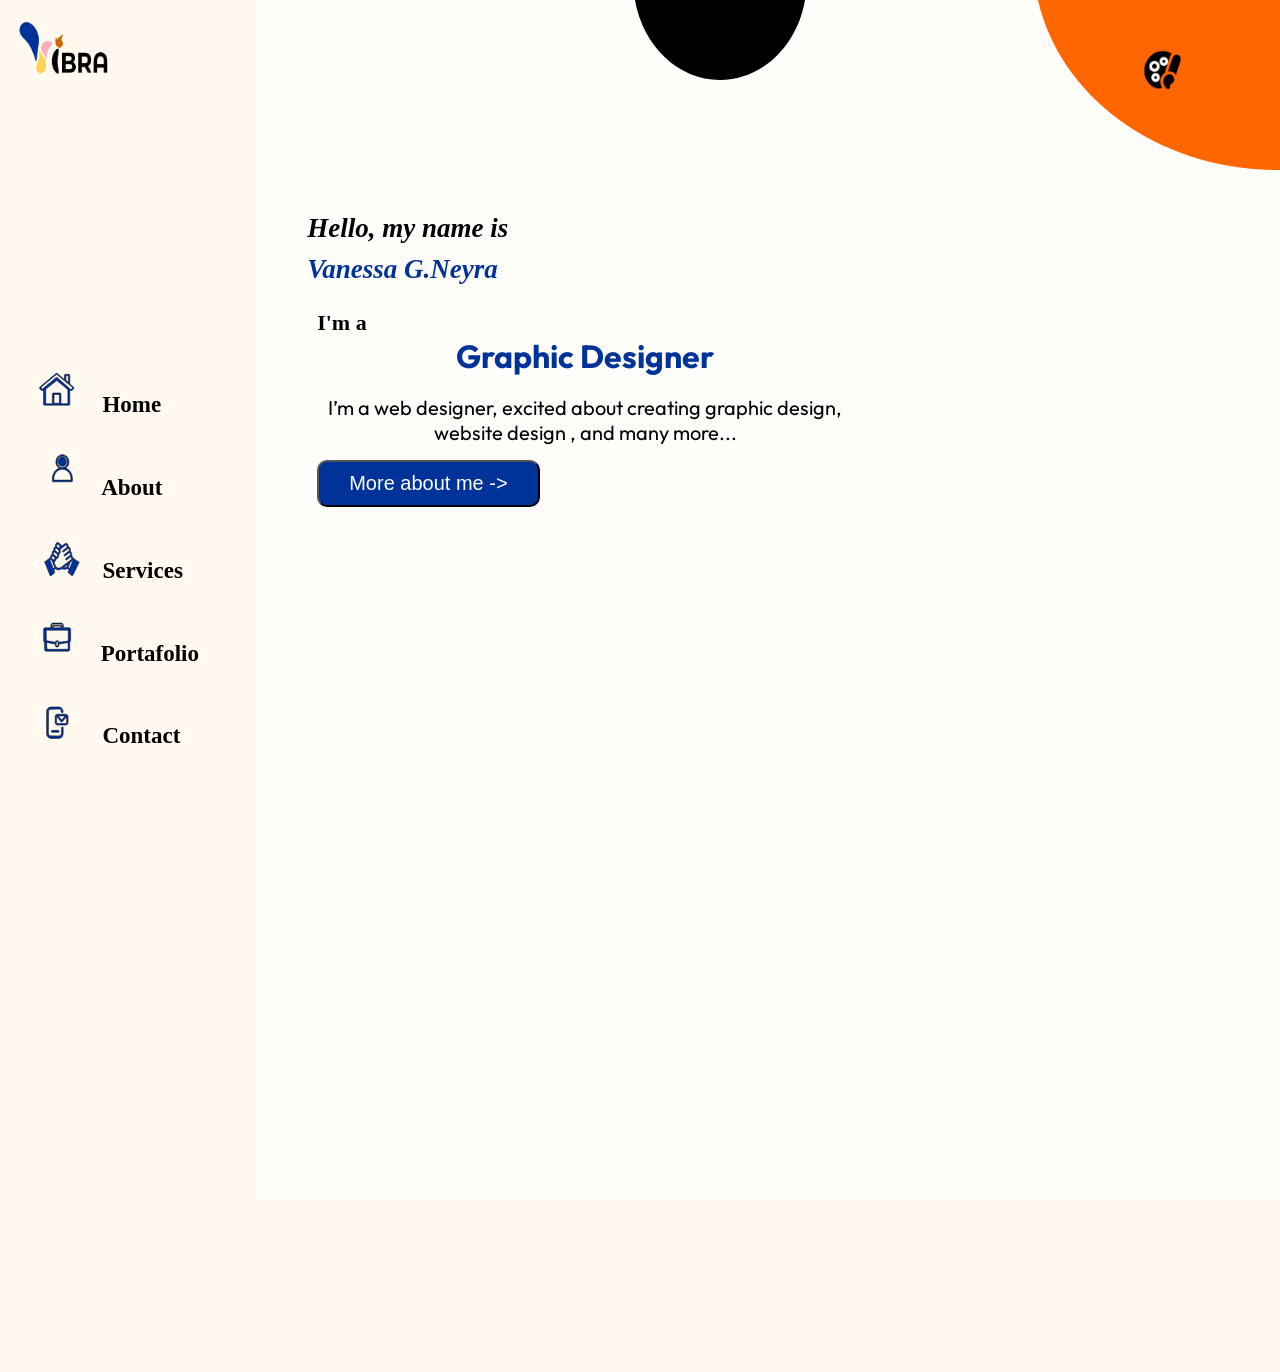
==== about.html @ 56eead55 "class to change the href of the mainpage" ====
<!DOCTYPE html>
<html lang="en">
<head>
    <meta charset="UTF-8">
    <meta name="viewport" content="width=device-width, initial-scale=1.0">
    <title>Document</title>
    <meta name="description" content=" hjemmesider,websites, logo, video, social media campaigner and content creator">
    <!--cormorant font-family-->
    <link href="https://fonts.googleapis.com/css2?family=Anton&family=Cormorant:ital,wght@0,300..700;1,300..700&family=Dancing+Script:wght@400..700&family=Delius&family=Fraunces:ital,opsz,wght@0,9..144,100..900;1,9..144,100..900&family=Montserrat+Alternates:ital,wght@0,100;0,200;0,300;0,400;0,500;0,600;0,700;0,800;0,900;1,100;1,200;1,300;1,400;1,500;1,600;1,700;1,800;1,900&family=Montserrat:ital,wght@0,100..900;1,100..900&family=Orbitron:wght@400..900&family=Outfit:wght@100..900&family=Playfair+Display:ital,wght@0,400..900;1,400..900&display=swap" rel="stylesheet">
    <script type="module" src="JS/module.js"></script>
   
     <link rel="stylesheet" href="CSS/style.css"> 
</head>
<body >
<header id="header"> 
    <div class="logo_section">
<img src="IMG/vibra_logo@4x.png" alt="" class="logo">
</div>

<nav class="navbar">
  
  
  <!-- Botón del menú hamburguesa -->
  <button class="burger-menu" id="burger-btn" aria-label="Abrir menú">
    <span class="bar"></span>
    <span class="bar"></span>
    <span class="bar"></span>
  </button>
  
  <!-- Enlaces de navegación -->
  <ul class="nav-links" id="nav-links">
    <li  class="li_nav"><img src="IMG/SVG/home.svg"  class="Links_icons" aria-label="home"  ><a href="#" id="home"> Home</a></li>
    <li class="li_nav" ><img src="IMG/SVG/about_me.svg"  class="Links_icons" aria-label="about_me"  ><a href="#" id="about"> About</a></li>
    <li class="li_nav" ><img src="IMG/SVG/services.svg"  class="Links_icons" aria-label="services"  ><a href="#" id="services">   Services</a></li>
    <li  class="li_nav" ><img src="IMG/SVG/portafolio.svg"  class="Links_icons" aria-label="portafolio"  > <a href="#" id="portafolio">  Portafolio</a></li>
    <li class="li_nav" ><img src="IMG/SVG/contact.svg"  class="Links_icons" aria-label="contact us"  ><a href="#" id="contact">  Contact</a></li>
  </ul>   
</nav>

</header>



<!--   here you have the other section, apart from header-->


<div id="container">
    <img src="IMG/SVG/forms/half_black_circle.svg" alt="" class="black_circle">
     <img src="IMG/SVG/forms/orange_circle.svg" alt="" class="orange_circle">

    <section id="container_color">
        <img src="IMG/Artboard 1@4x.png" alt="" class="logo_color">
    </section>




    <section class="indhold">

    </section>
</div>



</body>

</html>
---- CSS/style.css ----
@charset "UTF-8";
* {
  box-sizing: border-box;
  margin: 0;
  padding: 0;
}

body {
  background-color: #FFF9F0;
  display: grid;
  grid-template-columns: 1fr;
  grid-template-rows: 1fr;
  grid-template-areas: "header" "content";
}
body header {
  grid-area: header;
  width: 100%;
}
body header .logo_section {
  margin-top: 15px;
  margin-left: 15px;
}
body header .logo_section .logo {
  position: fixed;
  width: auto;
  height: 50px;
}
body header .navbar {
  min-height: 85px;
}
body header .navbar .nav-links {
  display: flex;
  flex-direction: column;
  margin-left: 20px;
}
body header .navbar .nav-links .li_nav {
  list-style: none;
}
body header .navbar .nav-links .li_nav a {
  color: black;
  text-decoration: none;
  justify-items: start;
  font-family: "Cormorant-Infant";
  font-size: 23px;
  font-weight: 600;
}
body header .navbar .nav-links .li_nav .Links_icons {
  width: auto;
  height: 50px;
  margin-top: 15%;
  margin-right: 10px;
}
body header .navbar .burger-menu {
  display: none;
  flex-direction: column;
  gap: 5px;
  background: none;
  border: none;
  cursor: pointer;
  padding-right: 10px;
  padding-top: 2.5%;
}
body header .navbar .burger-menu .bar {
  width: 25px;
  height: 3px;
  background-color: rgb(65, 65, 68);
  transition: all 0.3s ease;
}
body #container {
  background-color: #FFFDFA;
  grid-area: content;
  position: relative;
}
body #container .black_circle {
  width: auto;
  height: 30px;
  position: absolute;
  left: 37%;
}
body #container .orange_circle {
  width: auto;
  height: 75px;
  position: absolute;
  right: 0%;
}
body #container #container_color {
  position: relative; /* Contenedor de referencia para la lista absoluta */
  display: block; /* Asegura que tome el flujo correcto en tu layout */
}
body #container #container_color .logo_color {
  width: auto;
  height: 40px;
  margin-left: 80%;
  margin-top: 50px;
  cursor: pointer;
  display: block; /* Evita espacios extra debajo de las imágenes */
}
body #container #container_color .color-menu-list {
  display: none; /* Oculto por defecto */
  position: absolute;
  top: 65px; /* Ajusta la altura relativa sumando margin-top + alto de la imagen */
  left: 85%; /* Se alinea horizontalmente con el inicio de la imagen */
  list-style: none;
  padding: 6px;
  margin: 0;
  flex-direction: column;
  gap: 8px;
  z-index: 1000; /* Se posiciona por encima del resto del contenido */
}
body #container #container_color .color-menu-list.active {
  display: flex;
}
body #container #container_color .color-btn {
  width: 22px;
  height: 22px;
  border-radius: 50%;
  border: 1px solid #ccc;
  cursor: pointer;
  transition: transform 0.2s ease;
}
body #container #container_color .color-btn:hover {
  transform: scale(1.15);
}
body #container .indhold {
  display: flex;
  flex-direction: column;
}
body #container .indhold .text2 .description {
  font-size: 18px;
  font-family: "outfit";
  text-align: center;
  margin-left: 5px;
  margin-right: 5px;
}
body #container .indhold .text {
  margin-left: 5%;
  margin-top: 4%;
  font-family: "outfit";
}
body #container .indhold .text .hello, body #container .indhold .text .name {
  font-family: "Cormorant-Upright";
  font-style: italic;
  font-size: 27px;
  margin-bottom: 10px;
}
body #container .indhold .text .name, body #container .indhold .text .uddannelse {
  color: #003399;
}
body #container .indhold .text .introduction {
  margin-top: 25px;
  font-weight: 500;
  font-size: 22px;
  font-family: "Cormorant-Upright";
  margin-left: 10px;
}
body #container .indhold .text .description {
  font-size: 20px;
  text-align: center;
  font-family: "outfit";
}
body #container .indhold .text .uddannelse {
  font-size: 32px;
  font-style: normal;
  margin-bottom: 19px;
  text-align: center;
}
body #container .indhold .text .bttn-about {
  background-color: #003399;
  color: white;
  text-align: center;
  padding: 10px 30px 10px 30px;
  border-radius: 10px;
  font-size: 20px;
  margin-top: 15px;
  margin-left: 10px;
  margin-right: 10px;
}
body #container .indhold .profile_picture #profile_photo {
  width: auto;
  height: 280px;
  margin-top: 20px;
}

/* media Queries */
@media (max-width: 1023px) {
  body header .burger-menu {
    display: flex !important;
    justify-self: end;
    position: fixed;
    margin: 10PX;
    top: 15px;
    right: 15px;
    z-index: 1000; /* Aseguramos que se mantenga en la capa superior */
    margin: 0;
  }
  body header .nav-links {
    display: none !important; /* Ocultamos la lista nativa de escritorio */
  }
  /* REGLA CRÍTICA: Declarar de forma externa para romper problemas de especificidad */
  #dynamic-burger-menu {
    display: flex !important;
    flex-direction: column;
    list-style: none;
    gap: 1.5rem;
    position: fixed !important;
    top: 55px; /* Colocado estratégicamente debajo del botón burger */
    right: 15px;
    z-index: 999; /* Justo debajo del botón en el eje Z */
    background-color: #FFF9F0 !important; /* Fondo blanco para ver el contenido claramente */
    padding: 20px;
    border-radius: 8px;
    box-shadow: 0px 8px 16px rgba(0, 0, 0, 0.3);
    min-width: 150px;
  }
  #dynamic-burger-menu li {
    display: block;
    width: 100%;
  }
  #dynamic-burger-menu a {
    color: #0a0a0a !important; /* Forzamos el color rojo oscuro de tus enlaces */
    text-decoration: none;
    font-weight: bold;
    display: block;
  }
  #container {
    margin-top: 15px;
  }
  #container .profile_picture {
    text-align: center;
  }
  #container .text2 {
    display: block;
    text-align: center;
  }
  #container .text2 .bttn-about {
    background-color: #003399;
    color: white;
    text-align: center;
    padding: 10px 30px 10px 30px;
    border-radius: 10px;
    font-size: 20px;
    margin-top: 15px;
  }
}
@media (min-width: 1024px) {
  body {
    grid-template-columns: 1fr 4fr;
    grid-template-rows: 1200px;
    grid-template-areas: "header content";
  }
  body header .nav-links {
    display: flex !important;
    position: fixed;
    padding-top: 25%;
  }
  body header .nav-links a {
    font-size: 30px;
  }
  body header #dynamic-burger-menu {
    display: none !important; /* Destruye visibilidad si pasamos a escritorio */
  }
  body header .logo_section {
    margin-top: 15px;
    margin-left: 17px;
  }
  body header .logo_section .logo {
    width: auto;
    height: 70px;
  }
  body #container #container_color .logo_color {
    margin-left: 85%;
    margin-top: 50px;
  }
  body #container .indhold {
    display: flex;
    flex-direction: row;
    flex-wrap: nowrap;
    justify-items: center;
    align-content: center;
    height: 100%;
    margin-top: 8%;
  }
  body #container .indhold .profile_picture {
    flex-basis: 60%;
  }
  body #container .indhold .profile_picture #profile_photo {
    width: auto;
    height: 500px;
    margin-top: 20px;
    margin-left: 25px;
    margin-right: 18px;
  }
  body #container .black_circle {
    width: auto;
    height: 80px;
  }
  body #container .orange_circle {
    width: auto;
    height: 170px;
  }
}/*# sourceMappingURL=style.css.map */
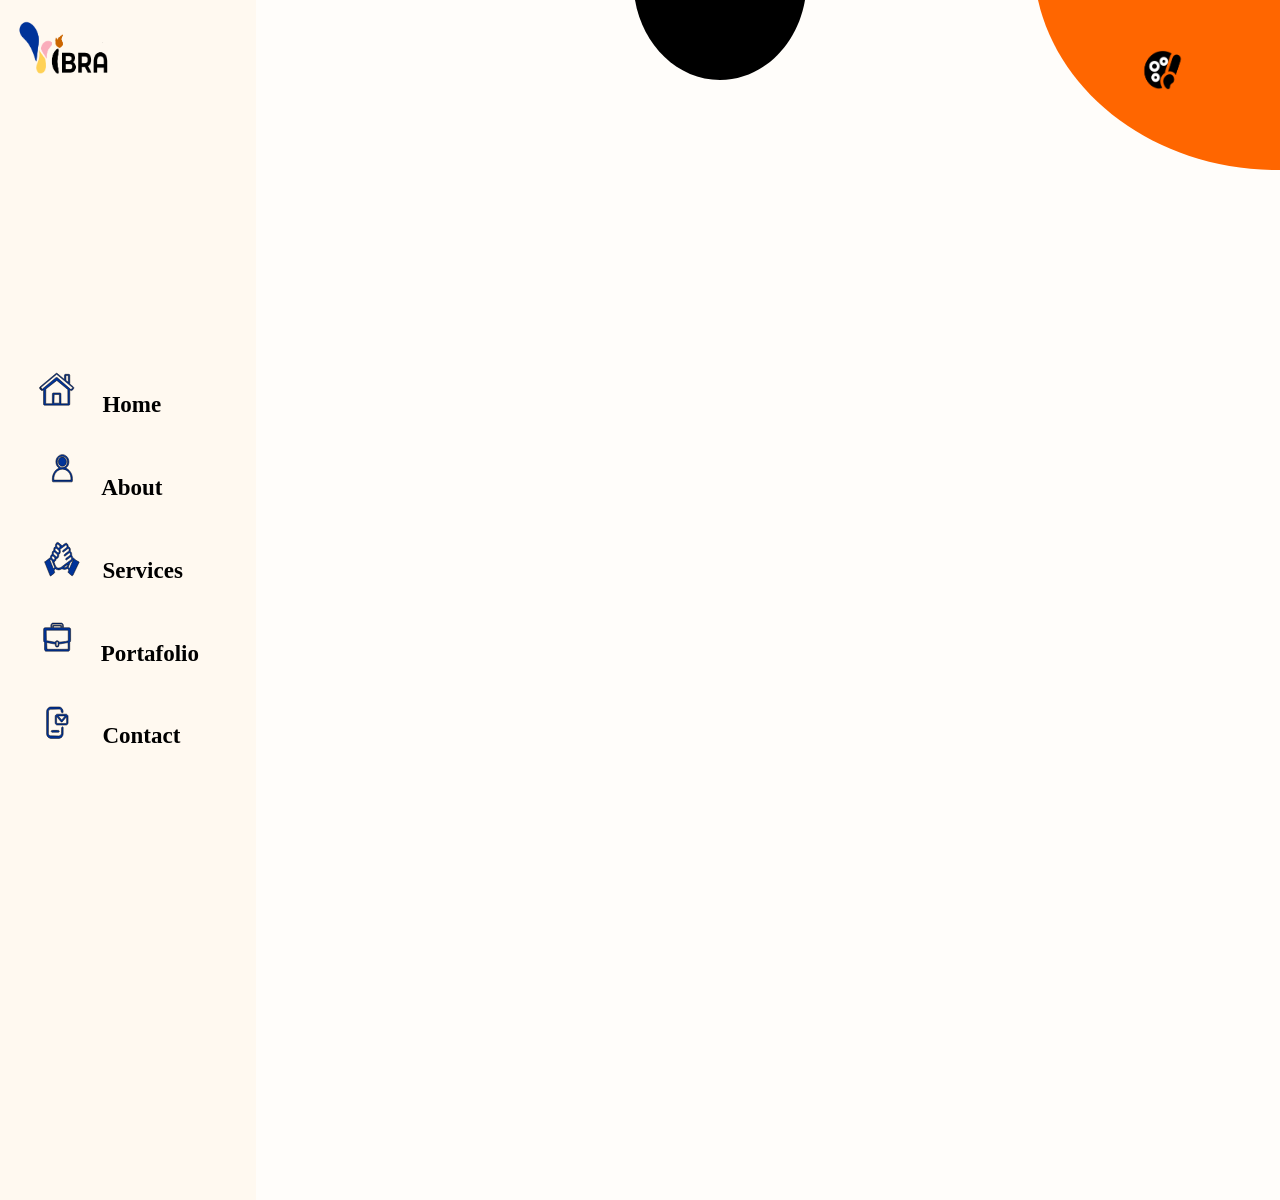
==== commit fd8b6af4: "new html pages for the desktop Version" ====
--- a/about.html
+++ b/about.html
@@ -7,7 +7,7 @@
     <meta name="description" content=" hjemmesider,websites, logo, video, social media campaigner and content creator">
     <!--cormorant font-family-->
     <link href="https://fonts.googleapis.com/css2?family=Anton&family=Cormorant:ital,wght@0,300..700;1,300..700&family=Dancing+Script:wght@400..700&family=Delius&family=Fraunces:ital,opsz,wght@0,9..144,100..900;1,9..144,100..900&family=Montserrat+Alternates:ital,wght@0,100;0,200;0,300;0,400;0,500;0,600;0,700;0,800;0,900;1,100;1,200;1,300;1,400;1,500;1,600;1,700;1,800;1,900&family=Montserrat:ital,wght@0,100..900;1,100..900&family=Orbitron:wght@400..900&family=Outfit:wght@100..900&family=Playfair+Display:ital,wght@0,400..900;1,400..900&display=swap" rel="stylesheet">
-    <script type="module" src="JS/module.js"></script>
+    <script type="module" src="JS/Module.js"></script>
    
      <link rel="stylesheet" href="CSS/style.css"> 
 </head>
@@ -55,8 +55,7 @@
 
 
 
-    <section class="indhold">
-
+  <section class="indhold_about">
     </section>
 </div>
 
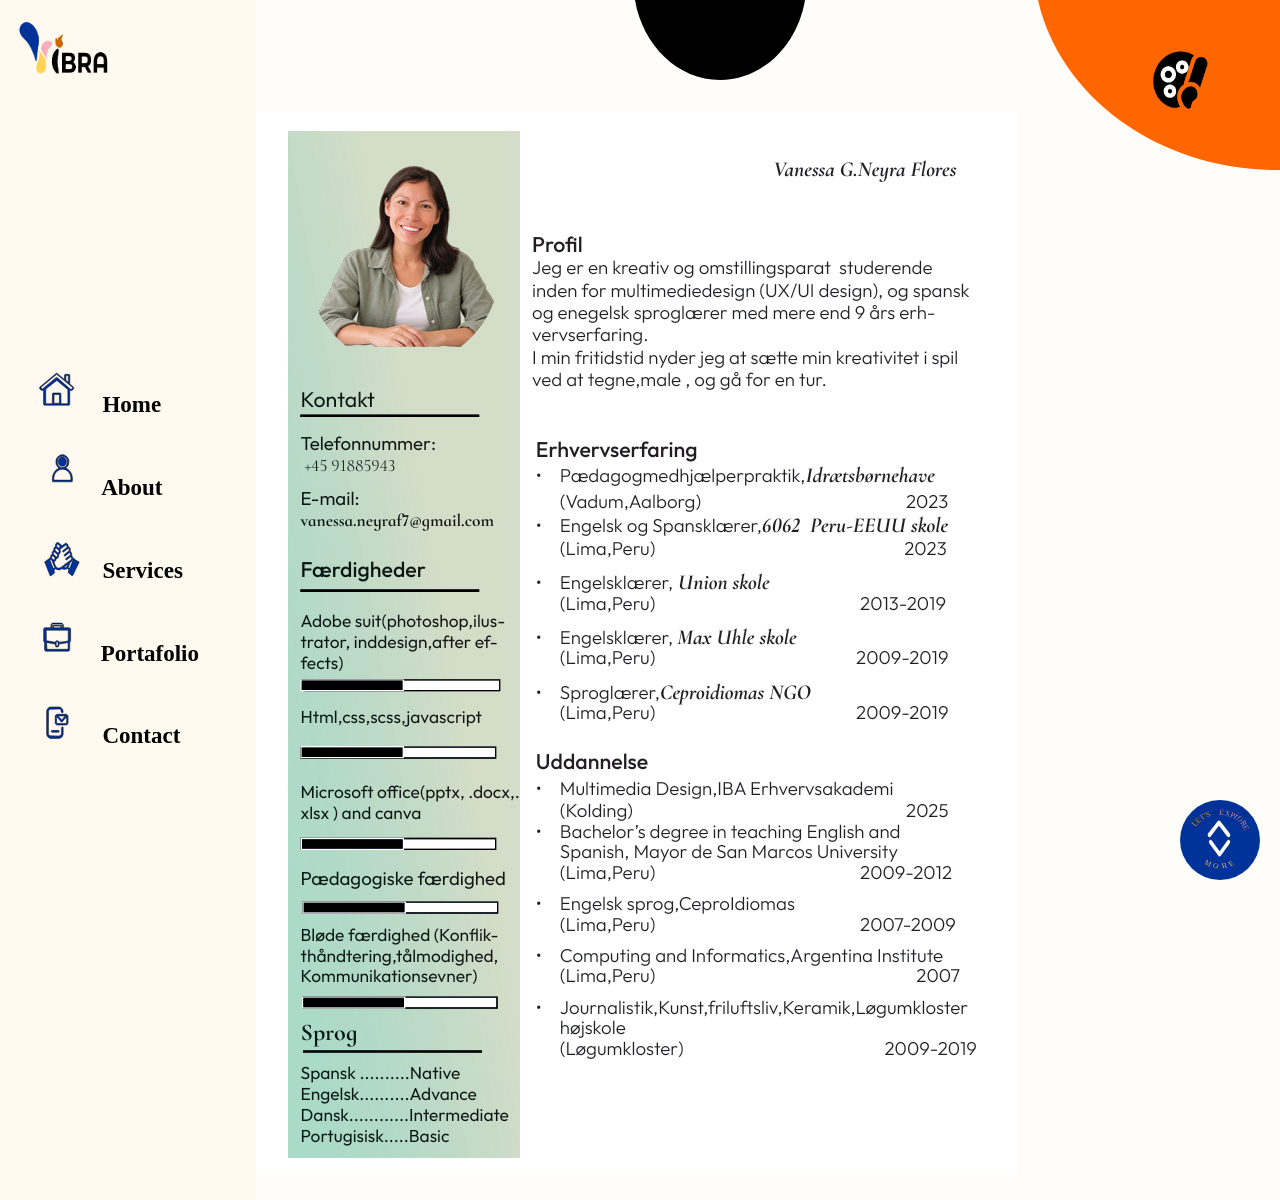
==== commit 9e9c59fa: "service_section done. missing styling" ====
--- a/about.html
+++ b/about.html
@@ -30,10 +30,10 @@
   <!-- Enlaces de navegación -->
   <ul class="nav-links" id="nav-links">
     <li  class="li_nav"><img src="IMG/SVG/home.svg"  class="Links_icons" aria-label="home"  ><a href="#" id="home"> Home</a></li>
-    <li class="li_nav" ><img src="IMG/SVG/about_me.svg"  class="Links_icons" aria-label="about_me"  ><a href="#" id="about"> About</a></li>
-    <li class="li_nav" ><img src="IMG/SVG/services.svg"  class="Links_icons" aria-label="services"  ><a href="#" id="services">   Services</a></li>
-    <li  class="li_nav" ><img src="IMG/SVG/portafolio.svg"  class="Links_icons" aria-label="portafolio"  > <a href="#" id="portafolio">  Portafolio</a></li>
-    <li class="li_nav" ><img src="IMG/SVG/contact.svg"  class="Links_icons" aria-label="contact us"  ><a href="#" id="contact">  Contact</a></li>
+    <li class="li_nav" ><img src="IMG/SVG/about_me.svg"  class="Links_icons" aria-label="about_me"  ><a href="#about" id="about"> About</a></li>
+    <li class="li_nav" ><img src="IMG/SVG/services.svg"  class="Links_icons" aria-label="services"  ><a href="#services" id="services">   Services</a></li>
+    <li  class="li_nav" ><img src="IMG/SVG/portafolio.svg"  class="Links_icons" aria-label="portafolio"  > <a href="#portafolio" id="portafolio">  Portafolio</a></li>
+    <li class="li_nav" ><img src="IMG/SVG/contact.svg"  class="Links_icons" aria-label="contact us"  ><a href="#contact" id="contact">  Contact</a></li>
   </ul>   
 </nav>
 
@@ -52,10 +52,14 @@
         <img src="IMG/Artboard 1@4x.png" alt="" class="logo_color">
     </section>
 
-
+<button id="scrollBtn" class="scroll-btn">
+  <img src="IMG/SVG/scrollUPandDownICON.svg" alt="SCROLL BOTTON" id="scrollIcon">
+  
+</button>
 
 
   <section class="indhold_about">
+    <img src="IMG/cv.png" alt="cv">
     </section>
 </div>
 
--- a/CSS/style.css
+++ b/CSS/style.css
@@ -11,6 +11,8 @@
   grid-template-columns: 1fr;
   grid-template-rows: 1fr;
   grid-template-areas: "header" "content";
+  scroll-behavior: smooth;
+  width: 100%;
 }
 body header {
   grid-area: header;
@@ -32,6 +34,8 @@
   display: flex;
   flex-direction: column;
   margin-left: 20px;
+  align-content: center;
+  justify-items: space-around;
 }
 body header .navbar .nav-links .li_nav {
   list-style: none;
@@ -39,7 +43,6 @@
 body header .navbar .nav-links .li_nav a {
   color: black;
   text-decoration: none;
-  justify-items: start;
   font-family: "Cormorant-Infant";
   font-size: 23px;
   font-weight: 600;
@@ -70,18 +73,95 @@
   background-color: #FFFDFA;
   grid-area: content;
   position: relative;
+  width: 100%;
+}
+body #container .services-section {
+  max-width: 1200px;
+  margin: 0 auto;
+}
+body #container .services-section .services-title {
+  font-family: "Playfair Display", serif;
+  font-style: italic;
+  font-size: 2.2rem;
+  font-weight: 600;
+  color: #000000;
+  display: inline-block;
+  position: relative;
+  margin-bottom: 50px;
+}
+body #container .services-section .services-container {
+  display: flex;
+  flex-direction: row;
+  flex-wrap: wrap;
+  justify-content: center;
+  align-items: center;
+}
+body #container .services-section .services-container .service-card img {
+  width: 300px;
+}
+body #container .services-section .services-container .service-card {
+  background-color: rgba(255, 192, 203, 0.5); /* Tono crema claro de fondo */
+  padding: 45px 25px;
+  border-radius: 16px; /* Esquinas suavizadas */
+  text-align: center;
+  display: flex;
+  flex-direction: column;
+  align-items: center;
+  box-shadow: 0 4px 15px rgba(0, 0, 0, 0.01); /* Sombra muy sutil */
+  margin-bottom: 20px;
+  margin-right: 5%;
+  margin-left: 5%;
+}
+body #container {
+  /*-----------------------*/
+}
+body #container .scroll-btn {
+  position: fixed;
+  bottom: 20px;
+  right: 20px;
+  z-index: 1000; /* Asegura que esté por encima de otros elementos */
+  width: 80px;
+  height: 80px;
+  border-radius: 50%;
+  padding: 8px;
+  background-color: #003399;
+  border: none;
+  cursor: pointer;
+  font-size: 24px;
+  display: flex;
+  align-items: center;
+  justify-content: center;
+  transition: background 0.3s, transform 0.2s;
+  /*  para que el SVG gire suavemente */
+}
+body #container .scroll-btn #scrollIcon {
+  transition: transform 0.3s ease;
+  width: 100%; /* O el tamaño que prefieras para tu SVG */
+  height: 100%;
+}
+body #container .scroll-btn:hover {
+  background-color: #0a0a0a;
+}
+body #container {
+  /*-------------------------*/
 }
 body #container .black_circle {
-  width: auto;
-  height: 30px;
+  width: 150px;
+  height: 40px;
   position: absolute;
   left: 37%;
+  right: 0.2%;
+  z-index: 2;
 }
 body #container .orange_circle {
-  width: auto;
-  height: 75px;
+  width: 200px;
+  height: 100px;
   position: absolute;
   right: 0%;
+}
+body #container .decoration {
+  position: 90%;
+  overflow-x: hidden;
 }
 body #container #container_color {
   position: relative; /* Contenedor de referencia para la lista absoluta */
@@ -90,7 +170,7 @@
 body #container #container_color .logo_color {
   width: auto;
   height: 40px;
-  margin-left: 80%;
+  margin-left: 70%;
   margin-top: 50px;
   cursor: pointer;
   display: block; /* Evita espacios extra debajo de las imágenes */
@@ -125,12 +205,19 @@
   display: flex;
   flex-direction: column;
 }
+body #container .indhold .text2 .title {
+  margin-left: 5%;
+  font-family: "Georgia", serif;
+  font-size: 2.2rem;
+  font-weight: 500;
+  justify-self: flex-start;
+}
 body #container .indhold .text2 .description {
   font-size: 18px;
   font-family: "outfit";
   text-align: center;
-  margin-left: 5px;
-  margin-right: 5px;
+  margin-left: 5%;
+  margin-right: 5%;
 }
 body #container .indhold .text {
   margin-left: 5%;
@@ -180,8 +267,32 @@
   height: 280px;
   margin-top: 20px;
 }
+body #container #contact {
+  padding: 40px 20px 60px 20px;
+  max-width: 450px;
+  margin: 0 auto;
+  box-sizing: border-box;
+  position: relative;
+  overflow: hidden;
+  /*  border:solid  2px #0a0a0a;
+    margin-left: 5%;
+    margin-right: 5%; */
+}
+body #container #contact .footer-header {
+  display: flex;
+  justify-content: space-between;
+  align-items: center;
+  margin-bottom: 25px;
+}
+body #container #contact .footer-header h2 {
+  margin-left: 5%;
+  font-family: "Georgia", serif;
+  font-size: 2.2rem;
+  font-weight: 500;
+  justify-self: flex-start;
+}
 
-/* media Queries */
+/*-------------------------------------------------------- media Queries  mobile layout ----------------------------- */
 @media (max-width: 1023px) {
   body header .burger-menu {
     display: flex !important;
@@ -192,6 +303,9 @@
     right: 15px;
     z-index: 1000; /* Aseguramos que se mantenga en la capa superior */
     margin: 0;
+  }
+  body header #yellow_pink_form {
+    display: none;
   }
   body header .nav-links {
     display: none !important; /* Ocultamos la lista nativa de escritorio */
@@ -222,6 +336,198 @@
     font-weight: bold;
     display: block;
   }
+  #container #services {
+    margin-left: 5%;
+    margin-bottom: 20px;
+    position: relative;
+    margin-top: 15px;
+  }
+  #container #services h2 {
+    margin-left: 5%;
+    font-family: "Georgia", serif;
+    font-size: 2.2rem;
+    font-weight: 500;
+    justify-self: flex-start;
+  }
+  #container #services #yellow_figure {
+    position: absolute;
+    width: auto;
+    height: 30px;
+    right: 5%;
+  }
+  #container #services #listServices {
+    font-size: 18px;
+    font-family: "outfit";
+    margin-left: 5%;
+    margin-right: 5%;
+    font-weight: lighter;
+    margin-top: 20px;
+    margin-left: 5%;
+  }
+  #container #services #listServices .li_indhold {
+    margin-bottom: 10px;
+  }
+  #container #dividingLine {
+    margin-left: 5%;
+    margin-left: 5%;
+  }
+  #container #portafolio .text_ontop_carousel, #container #portafolio2 .text_ontop_carousel {
+    margin-top: 15px;
+    margin-left: 5%;
+    font-family: "Georgia", serif;
+    font-size: 2.2rem;
+    font-weight: 500;
+    justify-self: flex-start;
+  }
+  #container #portafolio .galery1, #container #portafolio2 .galery1 {
+    display: flex;
+    flex-direction: row;
+    justify-items: center;
+    justify-items: space-evenly;
+    align-items: center;
+    flex-wrap: wrap;
+  }
+  #container #portafolio .galery1 .contenedor_image, #container #portafolio2 .galery1 .contenedor_image {
+    margin-bottom: 15px;
+    margin-top: 5px;
+    margin-left: 5%;
+    margin-right: 5%;
+  }
+  #container #portafolio .galery1 .contenedor_image .p, #container #portafolio2 .galery1 .contenedor_image .p {
+    margin-top: 5px;
+    font-size: 18px;
+    font-family: "outfit";
+    margin-left: 5%;
+    margin-right: 5%;
+    font-weight: lighter;
+  }
+  #container #portafolio .galery1 .contenedor_image .card, #container #portafolio2 .galery1 .contenedor_image .card {
+    width: auto;
+    height: 200px;
+    justify-self: center;
+    margin-left: 5vw;
+  }
+  #container #contact .contact-card, #container #contact2 .contact-card {
+    background-color: rgba(255, 192, 203, 0.5);
+    border-radius: 24px;
+    padding: 30px 24px;
+    margin-bottom: 35px;
+  }
+  #container #contact .contact-card form .btn-container, #container #contact2 .contact-card form .btn-container {
+    display: flex;
+    justify-content: center;
+  }
+  #container #contact .contact-card form .btn-container .btn-send, #container #contact2 .contact-card form .btn-container .btn-send {
+    background-color: #003399;
+    color: white;
+    border: none;
+    border-radius: 25px;
+    padding: 12px 50px;
+    font-family: "Georgia", serif;
+    font-size: 1.3rem;
+    cursor: pointer;
+    width: 60%;
+    transition: background-color 0.2s, transform 0.1s;
+  }
+  #container #contact .contact-card form .btn-container .btn-send:hover, #container #contact2 .contact-card form .btn-container .btn-send:hover {
+    background-color: #0b3fa3;
+  }
+  #container #contact .contact-card form .btn-container .btn-send:active, #container #contact2 .contact-card form .btn-container .btn-send:active {
+    transform: scale(0.98);
+  }
+  #container #contact .contact-card form .form-group-textarea, #container #contact2 .contact-card form .form-group-textarea {
+    display: flex;
+    flex-direction: column;
+    margin-bottom: 25px;
+  }
+  #container #contact .contact-card form .form-group-textarea label, #container #contact2 .contact-card form .form-group-textarea label {
+    margin-bottom: 10px;
+    font-size: 0.95rem;
+  }
+  #container #contact .contact-card form .form-group-textarea textarea, #container #contact2 .contact-card form .form-group-textarea textarea {
+    width: 100%;
+    background-color: whitesmoke;
+    border: none;
+    border-radius: 16px;
+    padding: 15px;
+    box-sizing: border-box;
+    resize: none;
+    min-height: 100px;
+    font-family: inherit;
+    font-size: 1rem;
+    outline: none;
+  }
+  #container #contact .contact-card form .form-group, #container #contact2 .contact-card form .form-group {
+    display: flex;
+    align-items: center;
+    margin-bottom: 18px;
+  }
+  #container #contact .contact-card form .form-group label, #container #contact2 .contact-card form .form-group label {
+    width: 35%;
+    font-size: 0.95rem;
+  }
+  #container #contact .contact-card form .form-group input, #container #contact2 .contact-card form .form-group input {
+    width: 65%;
+    background-color: var(--input-bg);
+    border: none;
+    border-radius: 12px;
+    padding: 10px 15px;
+    box-sizing: border-box;
+    font-size: 1rem;
+    outline: none;
+  }
+  #container #contact .contact-card .card-title, #container #contact2 .contact-card .card-title {
+    text-align: center;
+    font-family: "Georgia", serif;
+    font-style: italic;
+    font-size: 1.3rem;
+    margin-top: 0;
+    margin-bottom: 25px;
+  }
+  #container #contact .footer-header .logo_footer, #container #contact2 .footer-header .logo_footer {
+    width: auto;
+    height: 60px;
+  }
+  #container #contact .contact-info-grid .info-item .icon_footer, #container #contact2 .contact-info-grid .info-item .icon_footer {
+    width: auto;
+    height: 30px;
+  }
+  #container #contact .contact-info-grid, #container #contact2 .contact-info-grid {
+    display: grid;
+    grid-template-columns: 1fr 1fr;
+    gap: 25px 20px;
+    margin-bottom: 40px;
+    padding-left: 5px;
+  }
+  #container #contact .contact-info-grid .info-item, #container #contact2 .contact-info-grid .info-item {
+    display: flex;
+    align-items: flex-start;
+  }
+  #container #contact .contact-info-grid .info-item .icon_footer, #container #contact2 .contact-info-grid .info-item .icon_footer {
+    width: 16px;
+    height: 16px;
+    background-color: #d1d1d1;
+    margin-right: 10px;
+    margin-top: 3px;
+    flex-shrink: 0;
+  }
+  #container #contact .contact-info-grid .info-item .info-text, #container #contact2 .contact-info-grid .info-item .info-text {
+    display: flex;
+    flex-direction: column;
+    font-size: 0.9rem;
+    line-height: 1.3;
+  }
+  #container #contact .contact-info-grid .info-item .info-text .info-label, #container #contact2 .contact-info-grid .info-item .info-text .info-label {
+    font-weight: 500;
+    margin-bottom: 2px;
+  }
+  #container #contact .contact-info-grid .info-item .info-text .info-value, #container #contact2 .contact-info-grid .info-item .info-text .info-value {
+    color: #555555;
+    word-break: break-all;
+  }
+  #container .pink_circle {
+    display: none;
+  }
   #container {
     margin-top: 15px;
   }
@@ -240,14 +546,19 @@
     border-radius: 10px;
     font-size: 20px;
     margin-top: 15px;
-  }
-}
+    margin-bottom: 30px;
+  }
+}
+/*--------------------------------------------media queries  desktop layout--------------------------------*/
 @media (min-width: 1024px) {
   body {
     grid-template-columns: 1fr 4fr;
     grid-template-rows: 1200px;
     grid-template-areas: "header content";
   }
+  body header {
+    position: relative;
+  }
   body header .nav-links {
     display: flex !important;
     position: fixed;
@@ -267,9 +578,185 @@
     width: auto;
     height: 70px;
   }
+  body header #yellow_pink_form {
+    position: absolute;
+    top: 90%;
+  }
+  body #container {
+    position: relative;
+    height: 100%;
+    width: 100%;
+  }
+  body #container #services, body #container #portafolio, body #container #dividingLine, body #container #contact, body #container .pink_yellow {
+    display: none;
+  }
+  body #container { /* hidding the sections, which should only be visible in the mobile layout */ }
+  body #container #contact2 .contact-card {
+    background-color: rgba(255, 192, 203, 0.5);
+    border-radius: 24px;
+    padding: 30px 24px;
+    margin-bottom: 35px;
+    margin-left: 10%;
+    margin-right: 10%;
+  }
+  body #container #contact2 .contact-card form .btn-container {
+    display: flex;
+    justify-content: center;
+  }
+  body #container #contact2 .contact-card form .btn-container .btn-send {
+    background-color: #003399;
+    color: white;
+    border: none;
+    border-radius: 25px;
+    padding: 12px 50px;
+    font-family: "Georgia", serif;
+    font-size: 1.3rem;
+    cursor: pointer;
+    width: 60%;
+    transition: background-color 0.2s, transform 0.1s;
+  }
+  body #container #contact2 .contact-card form .btn-container .btn-send:hover {
+    background-color: #0b3fa3;
+  }
+  body #container #contact2 .contact-card form .btn-container .btn-send:active {
+    transform: scale(0.98);
+  }
+  body #container #contact2 .contact-card form .form-group-textarea {
+    display: flex;
+    flex-direction: column;
+    margin-bottom: 25px;
+  }
+  body #container #contact2 .contact-card form .form-group-textarea label {
+    margin-bottom: 10px;
+    font-size: 0.95rem;
+  }
+  body #container #contact2 .contact-card form .form-group-textarea textarea {
+    width: 100%;
+    background-color: whitesmoke;
+    border: none;
+    border-radius: 16px;
+    padding: 15px;
+    box-sizing: border-box;
+    resize: none;
+    min-height: 100px;
+    font-family: inherit;
+    font-size: 1rem;
+    outline: none;
+  }
+  body #container #contact2 .contact-card form .form-group {
+    display: flex;
+    align-items: center;
+    margin-bottom: 18px;
+  }
+  body #container #contact2 .contact-card form .form-group label {
+    width: 35%;
+    font-size: 0.95rem;
+  }
+  body #container #contact2 .contact-card form .form-group input {
+    width: 65%;
+    background-color: var(--input-bg);
+    border: none;
+    border-radius: 12px;
+    padding: 10px 15px;
+    box-sizing: border-box;
+    font-size: 1rem;
+    outline: none;
+  }
+  body #container #contact2 .contact-card .card-title {
+    text-align: center;
+    font-family: "Georgia", serif;
+    font-style: italic;
+    font-size: 1.3rem;
+    margin-top: 0;
+    margin-bottom: 25px;
+  }
+  body #container #contact2 .footer-header .logo_footer {
+    width: auto;
+    height: 60px;
+  }
+  body #container #contact2 .contact-info-grid .info-item .icon_footer {
+    width: auto;
+    height: 30px;
+  }
+  body #container #contact2 .contact-info-grid {
+    display: grid;
+    grid-template-columns: 1fr 1fr;
+    gap: 30px 30%;
+    margin-bottom: 40px;
+    padding-left: 5px;
+    margin-left: 10%;
+    margin-right: 10%;
+  }
+  body #container #contact2 .contact-info-grid .info-item {
+    display: flex;
+    align-items: flex-start;
+  }
+  body #container #contact2 .contact-info-grid .info-item .icon_footer {
+    width: 16px;
+    height: 16px;
+    background-color: #d1d1d1;
+    margin-right: 10px;
+    margin-top: 3px;
+    flex-shrink: 0;
+  }
+  body #container #contact2 .contact-info-grid .info-item .info-text {
+    display: flex;
+    flex-direction: column;
+    font-size: 0.9rem;
+    line-height: 1.3;
+  }
+  body #container #contact2 .contact-info-grid .info-item .info-text .info-label {
+    font-weight: 500;
+    margin-bottom: 2px;
+  }
+  body #container #contact2 .contact-info-grid .info-item .info-text .info-value {
+    color: #555555;
+    word-break: break-all;
+  }
+  body #container #portafolio2 .text_ontop_carousel {
+    margin-top: 15px;
+    margin-left: 5%;
+    font-family: "Georgia", serif;
+    font-size: 2.2rem;
+    font-weight: 500;
+    justify-self: flex-start;
+  }
+  body #container #portafolio2 .galery1 {
+    display: flex;
+    flex-direction: row;
+    justify-content: center;
+    justify-items: space-around;
+    align-content: center;
+    flex-wrap: wrap;
+  }
+  body #container #portafolio2 .galery1 .contenedor_image {
+    display: flex;
+    justify-items: center;
+    flex-direction: column;
+    flex-wrap: wrap;
+    margin-bottom: 15px;
+    margin-top: 5px;
+    margin-left: 5%;
+    margin-right: 5%;
+  }
+  body #container #portafolio2 .galery1 .contenedor_image .p {
+    margin-top: 15px;
+    font-size: 18px;
+    font-family: "outfit";
+    margin-left: 5%;
+    margin-right: 5%;
+    font-weight: lighter;
+    font-size: 25px;
+  }
+  body #container #portafolio2 .galery1 .contenedor_image .card {
+    width: 60%;
+    justify-self: center;
+    margin-left: 5vw;
+  }
   body #container #container_color .logo_color {
     margin-left: 85%;
     margin-top: 50px;
+    height: 60px;
   }
   body #container .indhold {
     display: flex;
@@ -277,8 +764,54 @@
     flex-wrap: nowrap;
     justify-items: center;
     align-content: center;
-    height: 100%;
+    min-height: auto;
+    margin-top: 18%;
+  }
+  body #container .indhold .text {
+    margin-left: 5%;
     margin-top: 8%;
+    font-family: "outfit";
+  }
+  body #container .indhold .text .hello, body #container .indhold .text .name {
+    font-size: 30px;
+    margin-bottom: 12px;
+  }
+  body #container .indhold .text .name, body #container .indhold .text .uddannelse {
+    color: #003399;
+    font-size: 34px;
+  }
+  body #container .indhold .text .introduction {
+    margin-top: 25px;
+    font-weight: 500;
+    font-size: 29px;
+    font-family: "Cormorant-Upright";
+    margin-left: 10px;
+    margin-bottom: 10px;
+  }
+  body #container .indhold .text .description {
+    font-size: 25px;
+    text-align: center;
+    font-family: "outfit";
+    margin-bottom: 10px;
+    display: flex;
+    flex-wrap: wrap;
+  }
+  body #container .indhold .text .uddannelse {
+    font-size: 34px;
+    font-style: normal;
+    margin-bottom: 19px;
+    text-align: center;
+  }
+  body #container .indhold .text .bttn-about {
+    background-color: #003399;
+    color: white;
+    text-align: center;
+    padding: 10px 30px 10px 30px;
+    border-radius: 10px;
+    font-size: 20px;
+    margin-top: 15px;
+    margin-left: 10px;
+    margin-right: 10px;
   }
   body #container .indhold .profile_picture {
     flex-basis: 60%;
@@ -286,7 +819,7 @@
   body #container .indhold .profile_picture #profile_photo {
     width: auto;
     height: 500px;
-    margin-top: 20px;
+    margin-top: 40px;
     margin-left: 25px;
     margin-right: 18px;
   }
@@ -298,4 +831,11 @@
     width: auto;
     height: 170px;
   }
+  body #container .pink_circle {
+    position: absolute;
+    top: 83%;
+    left: 70%;
+    width: auto;
+    height: 200px;
+  }
 }/*# sourceMappingURL=style.css.map */
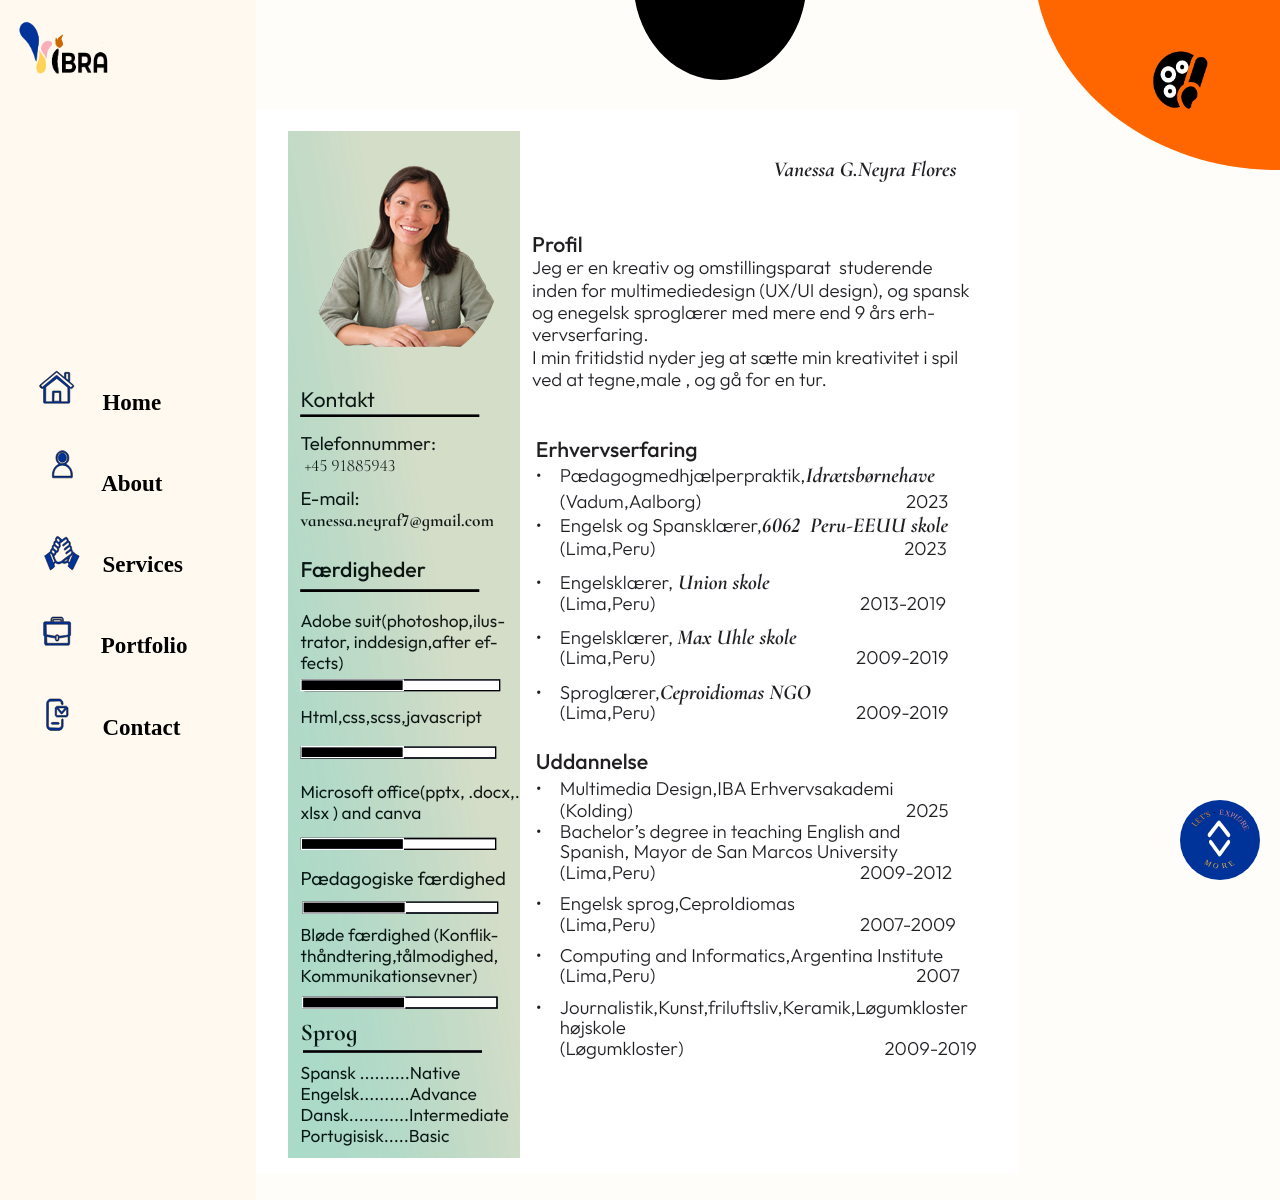
==== commit 0f86a1cf: "correcting spelling" ====
--- a/about.html
+++ b/about.html
@@ -8,32 +8,35 @@
     <!--cormorant font-family-->
     <link href="https://fonts.googleapis.com/css2?family=Anton&family=Cormorant:ital,wght@0,300..700;1,300..700&family=Dancing+Script:wght@400..700&family=Delius&family=Fraunces:ital,opsz,wght@0,9..144,100..900;1,9..144,100..900&family=Montserrat+Alternates:ital,wght@0,100;0,200;0,300;0,400;0,500;0,600;0,700;0,800;0,900;1,100;1,200;1,300;1,400;1,500;1,600;1,700;1,800;1,900&family=Montserrat:ital,wght@0,100..900;1,100..900&family=Orbitron:wght@400..900&family=Outfit:wght@100..900&family=Playfair+Display:ital,wght@0,400..900;1,400..900&display=swap" rel="stylesheet">
     <script type="module" src="JS/Module.js"></script>
+    
    
      <link rel="stylesheet" href="CSS/style.css"> 
 </head>
 <body >
 <header id="header"> 
     <div class="logo_section">
-<img src="IMG/vibra_logo@4x.png" alt="" class="logo">
+        <a href="index.html">
+<img src="IMG/vibra_logo@4x.png" alt="" class="logo" >
+</a>
 </div>
-
+ 
 <nav class="navbar">
   
   
   <!-- Botón del menú hamburguesa -->
-  <button class="burger-menu" id="burger-btn" aria-label="Abrir menú">
+  <!-- <button class="burger-menu" id="burger-btn" aria-label="Abrir menú">
     <span class="bar"></span>
     <span class="bar"></span>
     <span class="bar"></span>
-  </button>
+  </button>   -->
   
   <!-- Enlaces de navegación -->
   <ul class="nav-links" id="nav-links">
-    <li  class="li_nav"><img src="IMG/SVG/home.svg"  class="Links_icons" aria-label="home"  ><a href="#" id="home"> Home</a></li>
-    <li class="li_nav" ><img src="IMG/SVG/about_me.svg"  class="Links_icons" aria-label="about_me"  ><a href="#about" id="about"> About</a></li>
-    <li class="li_nav" ><img src="IMG/SVG/services.svg"  class="Links_icons" aria-label="services"  ><a href="#services" id="services">   Services</a></li>
-    <li  class="li_nav" ><img src="IMG/SVG/portafolio.svg"  class="Links_icons" aria-label="portafolio"  > <a href="#portafolio" id="portafolio">  Portafolio</a></li>
-    <li class="li_nav" ><img src="IMG/SVG/contact.svg"  class="Links_icons" aria-label="contact us"  ><a href="#contact" id="contact">  Contact</a></li>
+    <li  class="li_nav"><img src="IMG/SVG/home.svg"  class="Links_icons" aria-label="home"  ><a href="index.html" id="home"> Home</a></li>
+    <li class="li_nav" ><img src="IMG/SVG/about_me.svg"  class="Links_icons" aria-label="about_me"  ><a href="about.html" id="about"> About</a></li>
+    <li class="li_nav" ><img src="IMG/SVG/services.svg"  class="Links_icons" aria-label="services"  ><a href="services.html" id="services">   Services</a></li>
+    <li  class="li_nav" ><img src="IMG/SVG/portafolio.svg"  class="Links_icons" aria-label="portafolio"  > <a href="portafolio.html" id="portafolio">  Portfolio</a></li>
+    <li class="li_nav" ><img src="IMG/SVG/contact.svg"  class="Links_icons" aria-label="contact us"  ><a href="contact.html" id="contact">  Contact</a></li>
   </ul>   
 </nav>
 
